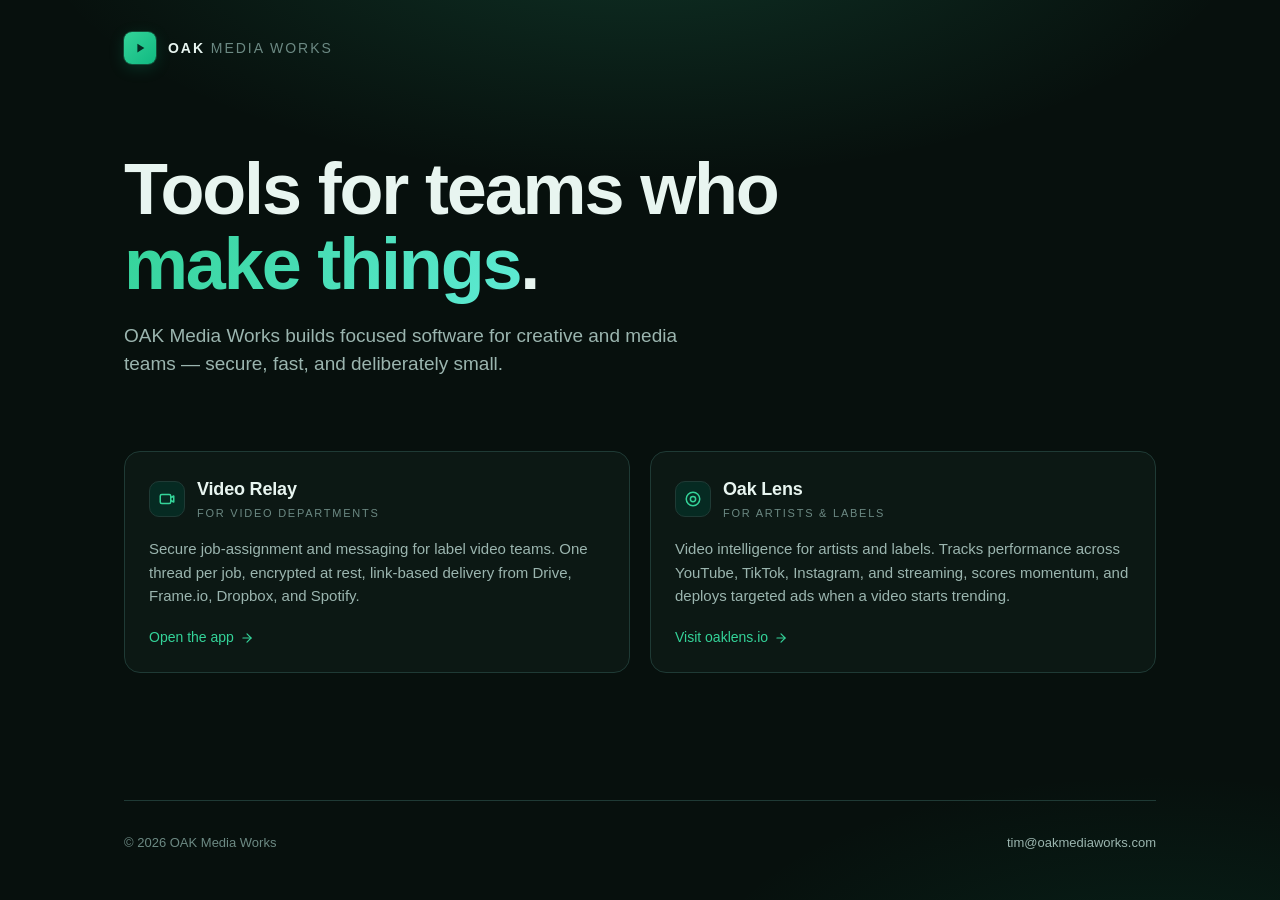
==== index.html @ 6e4c7295 "Initial landing page Static landing for oakmediaworks.com — single index.html with Video Relay and O" ====
<!doctype html>
<html lang="en">
<head>
  <meta charset="utf-8" />
  <meta name="viewport" content="width=device-width, initial-scale=1" />
  <title>OAK Media Works</title>
  <meta name="description" content="OAK Media Works — tools for creative teams." />
  <meta property="og:title" content="OAK Media Works" />
  <meta property="og:description" content="Tools for creative teams." />
  <meta name="theme-color" content="#062a22" />
  <link rel="icon" href="data:image/svg+xml,%3Csvg xmlns='http://www.w3.org/2000/svg' viewBox='0 0 64 64'%3E%3Crect width='64' height='64' rx='14' fill='%2310b981'/%3E%3Cpath d='M26 20 L26 44 L46 32 Z' fill='%23062a22'/%3E%3C/svg%3E" />
  <style>
    :root {
      --bg-0: #07100d;
      --bg-1: #0c1814;
      --bg-2: #122220;
      --border: #1f3a35;
      --border-strong: #2d5750;
      --fg-1: #e8f5f0;
      --fg-2: #9bb5af;
      --fg-3: #6c8983;
      --accent: #34d399;
      --accent-strong: #10b981;
      --accent-bg: #062a22;
    }
    * { box-sizing: border-box; }
    html, body { margin: 0; padding: 0; }
    body {
      background: var(--bg-0);
      color: var(--fg-1);
      font-family: ui-sans-serif, -apple-system, BlinkMacSystemFont, "Inter", "Segoe UI", Roboto, sans-serif;
      font-size: 16px;
      line-height: 1.5;
      -webkit-font-smoothing: antialiased;
      min-height: 100vh;
      background-image:
        radial-gradient(ellipse 80% 50% at 50% -10%, rgba(52, 211, 153, 0.18), transparent 60%),
        radial-gradient(ellipse 60% 40% at 90% 110%, rgba(16, 185, 129, 0.10), transparent 60%);
    }
    a { color: inherit; text-decoration: none; }

    .wrap {
      max-width: 1080px;
      margin: 0 auto;
      padding: 32px 24px 48px;
      display: flex;
      flex-direction: column;
      min-height: 100vh;
    }

    header {
      display: flex;
      align-items: center;
      gap: 12px;
      margin-bottom: 64px;
    }
    .mark {
      width: 32px; height: 32px;
      border-radius: 8px;
      background: linear-gradient(135deg, var(--accent) 0%, var(--accent-strong) 100%);
      display: grid; place-items: center;
      box-shadow: 0 0 0 1px rgba(52, 211, 153, 0.25), 0 4px 16px rgba(16, 185, 129, 0.2);
    }
    .mark svg { width: 14px; height: 14px; }
    .wordmark {
      font-size: 14px;
      font-weight: 600;
      letter-spacing: 0.14em;
      text-transform: uppercase;
      color: var(--fg-1);
    }
    .wordmark .dim { color: var(--fg-3); font-weight: 500; }

    .hero { margin: 24px 0 72px; }
    .eyebrow {
      font-size: 11px;
      font-weight: 500;
      letter-spacing: 0.2em;
      text-transform: uppercase;
      color: var(--accent);
      margin-bottom: 16px;
    }
    h1 {
      font-size: clamp(40px, 7vw, 72px);
      line-height: 1.04;
      letter-spacing: -0.03em;
      font-weight: 600;
      margin: 0 0 20px;
      max-width: 18ch;
    }
    h1 .accent {
      background: linear-gradient(120deg, var(--accent) 0%, #5eead4 100%);
      -webkit-background-clip: text;
      background-clip: text;
      color: transparent;
    }
    .lede {
      font-size: clamp(16px, 1.6vw, 19px);
      color: var(--fg-2);
      max-width: 56ch;
      margin: 0;
    }

    .products {
      display: grid;
      grid-template-columns: 1fr;
      gap: 16px;
      margin-bottom: 64px;
    }
    @media (min-width: 720px) {
      .products { grid-template-columns: 1fr 1fr; gap: 20px; }
    }

    .card {
      position: relative;
      display: flex;
      flex-direction: column;
      gap: 16px;
      background: var(--bg-1);
      border: 1px solid var(--border);
      border-radius: 16px;
      padding: 24px;
      transition: border-color 160ms ease, transform 160ms ease, background 160ms ease;
      overflow: hidden;
    }
    .card::before {
      content: "";
      position: absolute;
      inset: 0;
      background: radial-gradient(120% 80% at 0% 0%, rgba(52, 211, 153, 0.08), transparent 55%);
      opacity: 0;
      transition: opacity 200ms ease;
      pointer-events: none;
    }
    .card:hover { border-color: var(--border-strong); transform: translateY(-2px); background: var(--bg-2); }
    .card:hover::before { opacity: 1; }

    .card-head {
      display: flex;
      align-items: center;
      gap: 12px;
    }
    .card-icon {
      width: 36px; height: 36px;
      border-radius: 10px;
      display: grid; place-items: center;
      background: var(--accent-bg);
      border: 1px solid var(--border);
      color: var(--accent);
    }
    .card-icon svg { width: 18px; height: 18px; }
    .card-title {
      font-size: 18px;
      font-weight: 600;
      letter-spacing: -0.01em;
      color: var(--fg-1);
    }
    .card-meta {
      font-size: 11px;
      letter-spacing: 0.16em;
      text-transform: uppercase;
      color: var(--fg-3);
      margin-top: 2px;
    }
    .card p {
      margin: 0;
      color: var(--fg-2);
      font-size: 15px;
      line-height: 1.55;
    }
    .card-cta {
      display: inline-flex;
      align-items: center;
      gap: 6px;
      margin-top: 4px;
      font-size: 14px;
      font-weight: 500;
      color: var(--accent);
    }
    .card-cta svg { width: 14px; height: 14px; transition: transform 160ms ease; }
    .card:hover .card-cta svg { transform: translateX(3px); }

    footer {
      margin-top: auto;
      padding-top: 32px;
      border-top: 1px solid var(--border);
      display: flex;
      flex-wrap: wrap;
      gap: 16px;
      justify-content: space-between;
      align-items: center;
      font-size: 13px;
      color: var(--fg-3);
    }
    footer a { color: var(--fg-2); }
    footer a:hover { color: var(--fg-1); }
  </style>
</head>
<body>
  <div class="wrap">
    <header>
      <div class="mark" aria-hidden="true">
        <svg viewBox="0 0 16 16" fill="none"><path d="M5 3 L5 13 L13 8 Z" fill="#062a22"/></svg>
      </div>
      <div class="wordmark">OAK <span class="dim">Media Works</span></div>
    </header>

    <section class="hero">
      <h1>Tools for teams who <span class="accent">make things</span>.</h1>
      <p class="lede">
        OAK Media Works builds focused software for creative and media teams —
        secure, fast, and deliberately small.
      </p>
    </section>

    <section class="products" aria-label="Products">
      <a class="card" href="https://videorelay.oakmediaworks.com" target="_blank" rel="noopener">
        <div class="card-head">
          <div class="card-icon" aria-hidden="true">
            <svg viewBox="0 0 24 24" fill="none" stroke="currentColor" stroke-width="2" stroke-linecap="round" stroke-linejoin="round">
              <rect x="3" y="6" width="14" height="12" rx="2"/>
              <path d="m17 10 4-2v8l-4-2"/>
            </svg>
          </div>
          <div>
            <div class="card-title">Video Relay</div>
            <div class="card-meta">For video departments</div>
          </div>
        </div>
        <p>
          Secure job-assignment and messaging for label video teams. One thread
          per job, encrypted at rest, link-based delivery from Drive, Frame.io,
          Dropbox, and Spotify.
        </p>
        <span class="card-cta">
          Open the app
          <svg viewBox="0 0 24 24" fill="none" stroke="currentColor" stroke-width="2" stroke-linecap="round" stroke-linejoin="round">
            <path d="M5 12h14"/><path d="m12 5 7 7-7 7"/>
          </svg>
        </span>
      </a>

      <a class="card" href="https://oaklens.io" target="_blank" rel="noopener">
        <div class="card-head">
          <div class="card-icon" aria-hidden="true">
            <svg viewBox="0 0 24 24" fill="none" stroke="currentColor" stroke-width="2" stroke-linecap="round" stroke-linejoin="round">
              <circle cx="12" cy="12" r="9"/>
              <circle cx="12" cy="12" r="3.5"/>
            </svg>
          </div>
          <div>
            <div class="card-title">Oak Lens</div>
            <div class="card-meta">For artists &amp; labels</div>
          </div>
        </div>
        <p>
          Video intelligence for artists and labels. Tracks performance across
          YouTube, TikTok, Instagram, and streaming, scores momentum, and
          deploys targeted ads when a video starts trending.
        </p>
        <span class="card-cta">
          Visit oaklens.io
          <svg viewBox="0 0 24 24" fill="none" stroke="currentColor" stroke-width="2" stroke-linecap="round" stroke-linejoin="round">
            <path d="M5 12h14"/><path d="m12 5 7 7-7 7"/>
          </svg>
        </span>
      </a>
    </section>

    <footer>
      <div>&copy; <span id="y"></span> OAK Media Works</div>
      <div><a href="mailto:tim@oakmediaworks.com">tim@oakmediaworks.com</a></div>
    </footer>
  </div>
  <script>document.getElementById("y").textContent = new Date().getFullYear();</script>
</body>
</html>
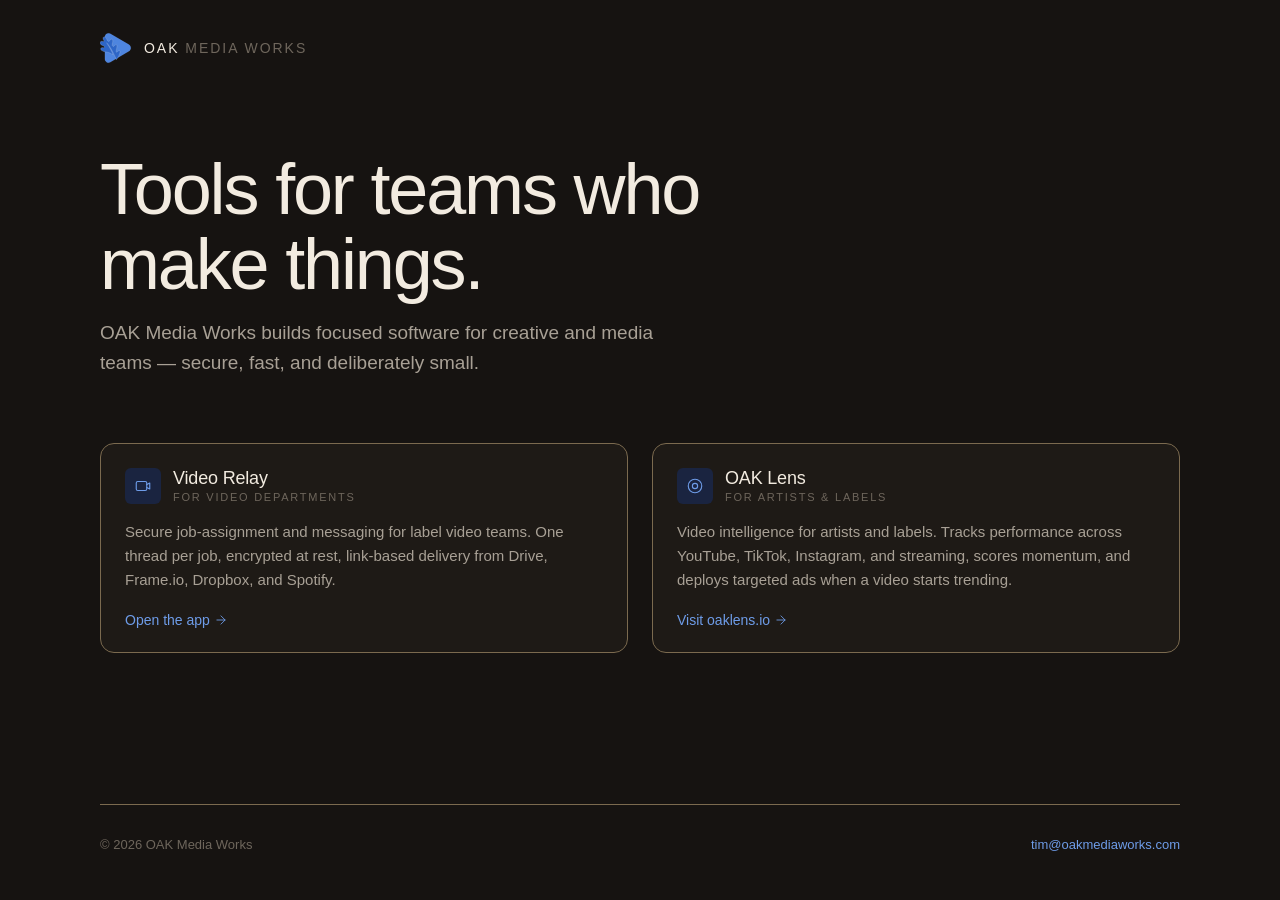
==== commit bb720255: "Updated index.html with Truckee Blue CSS. Updated meta tags, styles, and content for improved clarit" ====
--- a/index.html
+++ b/index.html
@@ -1,48 +1,36 @@
 <!doctype html>
-<html lang="en">
+<html lang="en" data-theme="dark">
 <head>
-  <meta charset="utf-8" />
-  <meta name="viewport" content="width=device-width, initial-scale=1" />
+  <meta charset="utf-8">
+  <meta name="viewport" content="width=device-width, initial-scale=1">
   <title>OAK Media Works</title>
-  <meta name="description" content="OAK Media Works — tools for creative teams." />
-  <meta property="og:title" content="OAK Media Works" />
-  <meta property="og:description" content="Tools for creative teams." />
-  <meta name="theme-color" content="#062a22" />
-  <link rel="icon" href="data:image/svg+xml,%3Csvg xmlns='http://www.w3.org/2000/svg' viewBox='0 0 64 64'%3E%3Crect width='64' height='64' rx='14' fill='%2310b981'/%3E%3Cpath d='M26 20 L26 44 L46 32 Z' fill='%23062a22'/%3E%3C/svg%3E" />
+  <meta name="description" content="OAK Media Works builds focused software for creative and media teams — secure, fast, and deliberately small.">
+
+  <meta property="og:title" content="OAK Media Works">
+  <meta property="og:description" content="Focused software for creative and media teams.">
+  <meta property="og:type" content="website">
+  <meta property="og:url" content="https://oakmediaworks.com">
+  <meta name="theme-color" content="#4E85DF">
+
+  <link rel="icon" type="image/svg+xml" href="/oak-mark.svg">
+  <link rel="icon" type="image/png" sizes="32x32" href="/favicon-32x32.png">
+  <link rel="icon" type="image/png" sizes="16x16" href="/favicon-16x16.png">
+  <link rel="shortcut icon" href="/favicon.ico">
+  <link rel="apple-touch-icon" sizes="180x180" href="/apple-touch-icon.png">
+  <link rel="manifest" href="/site.webmanifest">
+
+  <link rel="stylesheet" href="/oak-tokens.css">
+
   <style>
-    :root {
-      --bg-0: #07100d;
-      --bg-1: #0c1814;
-      --bg-2: #122220;
-      --border: #1f3a35;
-      --border-strong: #2d5750;
-      --fg-1: #e8f5f0;
-      --fg-2: #9bb5af;
-      --fg-3: #6c8983;
-      --accent: #34d399;
-      --accent-strong: #10b981;
-      --accent-bg: #062a22;
-    }
-    * { box-sizing: border-box; }
+    *, *::before, *::after { box-sizing: border-box; }
     html, body { margin: 0; padding: 0; }
-    body {
-      background: var(--bg-0);
-      color: var(--fg-1);
-      font-family: ui-sans-serif, -apple-system, BlinkMacSystemFont, "Inter", "Segoe UI", Roboto, sans-serif;
-      font-size: 16px;
-      line-height: 1.5;
-      -webkit-font-smoothing: antialiased;
-      min-height: 100vh;
-      background-image:
-        radial-gradient(ellipse 80% 50% at 50% -10%, rgba(52, 211, 153, 0.18), transparent 60%),
-        radial-gradient(ellipse 60% 40% at 90% 110%, rgba(16, 185, 129, 0.10), transparent 60%);
-    }
+    body { padding: 0 var(--space-xl); }
     a { color: inherit; text-decoration: none; }
 
     .wrap {
       max-width: 1080px;
       margin: 0 auto;
-      padding: 32px 24px 48px;
+      padding: var(--space-2xl) 0 var(--space-3xl);
       display: flex;
       flex-direction: column;
       min-height: 100vh;
@@ -51,52 +39,33 @@
     header {
       display: flex;
       align-items: center;
-      gap: 12px;
-      margin-bottom: 64px;
-    }
-    .mark {
-      width: 32px; height: 32px;
-      border-radius: 8px;
-      background: linear-gradient(135deg, var(--accent) 0%, var(--accent-strong) 100%);
-      display: grid; place-items: center;
-      box-shadow: 0 0 0 1px rgba(52, 211, 153, 0.25), 0 4px 16px rgba(16, 185, 129, 0.2);
-    }
-    .mark svg { width: 14px; height: 14px; }
+      gap: var(--space-md);
+      margin-bottom: var(--space-4xl);
+    }
+    header img { width: 32px; height: 32px; display: block; }
     .wordmark {
       font-size: 14px;
-      font-weight: 600;
+      font-weight: 500;
       letter-spacing: 0.14em;
       text-transform: uppercase;
-      color: var(--fg-1);
-    }
-    .wordmark .dim { color: var(--fg-3); font-weight: 500; }
-
-    .hero { margin: 24px 0 72px; }
-    .eyebrow {
-      font-size: 11px;
-      font-weight: 500;
-      letter-spacing: 0.2em;
-      text-transform: uppercase;
-      color: var(--accent);
-      margin-bottom: 16px;
-    }
+      color: var(--text-1);
+    }
+    .wordmark .dim { color: var(--text-3); font-weight: 400; }
+
+    .hero { margin: var(--space-xl) 0 var(--space-4xl); }
     h1 {
       font-size: clamp(40px, 7vw, 72px);
       line-height: 1.04;
       letter-spacing: -0.03em;
-      font-weight: 600;
-      margin: 0 0 20px;
+      font-weight: 500;
+      margin: 0 0 var(--space-lg);
       max-width: 18ch;
-    }
-    h1 .accent {
-      background: linear-gradient(120deg, var(--accent) 0%, #5eead4 100%);
-      -webkit-background-clip: text;
-      background-clip: text;
-      color: transparent;
+      color: var(--text-1);
     }
     .lede {
       font-size: clamp(16px, 1.6vw, 19px);
-      color: var(--fg-2);
+      line-height: 1.6;
+      color: var(--text-2);
       max-width: 56ch;
       margin: 0;
     }
@@ -104,112 +73,112 @@
     .products {
       display: grid;
       grid-template-columns: 1fr;
-      gap: 16px;
-      margin-bottom: 64px;
+      gap: var(--space-lg);
+      margin-bottom: var(--space-4xl);
     }
     @media (min-width: 720px) {
-      .products { grid-template-columns: 1fr 1fr; gap: 20px; }
+      .products { grid-template-columns: 1fr 1fr; gap: var(--space-xl); }
     }
 
     .card {
-      position: relative;
       display: flex;
       flex-direction: column;
-      gap: 16px;
-      background: var(--bg-1);
-      border: 1px solid var(--border);
-      border-radius: 16px;
-      padding: 24px;
-      transition: border-color 160ms ease, transform 160ms ease, background 160ms ease;
-      overflow: hidden;
-    }
-    .card::before {
-      content: "";
-      position: absolute;
-      inset: 0;
-      background: radial-gradient(120% 80% at 0% 0%, rgba(52, 211, 153, 0.08), transparent 55%);
-      opacity: 0;
-      transition: opacity 200ms ease;
-      pointer-events: none;
-    }
-    .card:hover { border-color: var(--border-strong); transform: translateY(-2px); background: var(--bg-2); }
-    .card:hover::before { opacity: 1; }
+      gap: var(--space-lg);
+      background: var(--bg-surface);
+      border: 1px solid var(--rule);
+      border-radius: var(--radius-lg);
+      padding: var(--space-xl);
+      transition: border-color var(--motion-fast) var(--ease-standard),
+                  background var(--motion-fast) var(--ease-standard);
+    }
+    .card:hover { border-color: var(--rule-strong); background: var(--bg-hover); }
 
     .card-head {
       display: flex;
       align-items: center;
-      gap: 12px;
+      gap: var(--space-md);
     }
     .card-icon {
       width: 36px; height: 36px;
-      border-radius: 10px;
+      border-radius: var(--radius-sm);
       display: grid; place-items: center;
-      background: var(--accent-bg);
-      border: 1px solid var(--border);
-      color: var(--accent);
+      background: var(--accent-soft);
+      color: var(--accent-deep);
+    }
+    [data-theme="dark"] .card-icon,
+    :root:not([data-theme="light"]) .card-icon { color: var(--accent); }
+    @media (prefers-color-scheme: dark) {
+      :root:not([data-theme="light"]) .card-icon { color: var(--accent); }
     }
     .card-icon svg { width: 18px; height: 18px; }
     .card-title {
       font-size: 18px;
-      font-weight: 600;
+      font-weight: 500;
       letter-spacing: -0.01em;
-      color: var(--fg-1);
+      color: var(--text-1);
     }
     .card-meta {
       font-size: 11px;
       letter-spacing: 0.16em;
       text-transform: uppercase;
-      color: var(--fg-3);
+      color: var(--text-3);
       margin-top: 2px;
     }
     .card p {
       margin: 0;
-      color: var(--fg-2);
+      color: var(--text-2);
       font-size: 15px;
-      line-height: 1.55;
+      line-height: 1.6;
     }
     .card-cta {
       display: inline-flex;
       align-items: center;
-      gap: 6px;
-      margin-top: 4px;
+      gap: var(--space-xs);
+      margin-top: var(--space-xs);
       font-size: 14px;
       font-weight: 500;
-      color: var(--accent);
-    }
-    .card-cta svg { width: 14px; height: 14px; transition: transform 160ms ease; }
+      color: var(--accent-deep);
+    }
+    [data-theme="dark"] .card-cta,
+    :root:not([data-theme="light"]) .card-cta { color: var(--accent); }
+    @media (prefers-color-scheme: dark) {
+      :root:not([data-theme="light"]) .card-cta { color: var(--accent); }
+    }
+    .card-cta svg { width: 14px; height: 14px; transition: transform var(--motion-fast) var(--ease-standard); }
     .card:hover .card-cta svg { transform: translateX(3px); }
 
     footer {
       margin-top: auto;
-      padding-top: 32px;
-      border-top: 1px solid var(--border);
+      padding-top: var(--space-2xl);
+      border-top: 1px solid var(--rule);
       display: flex;
       flex-wrap: wrap;
-      gap: 16px;
+      gap: var(--space-lg);
       justify-content: space-between;
       align-items: center;
       font-size: 13px;
-      color: var(--fg-3);
-    }
-    footer a { color: var(--fg-2); }
-    footer a:hover { color: var(--fg-1); }
+      color: var(--text-3);
+    }
+    footer a { color: var(--accent-deep); }
+    [data-theme="dark"] footer a,
+    :root:not([data-theme="light"]) footer a { color: var(--accent); }
+    @media (prefers-color-scheme: dark) {
+      :root:not([data-theme="light"]) footer a { color: var(--accent); }
+    }
+    footer a:hover { color: var(--accent-hover); }
   </style>
 </head>
 <body>
   <div class="wrap">
     <header>
-      <div class="mark" aria-hidden="true">
-        <svg viewBox="0 0 16 16" fill="none"><path d="M5 3 L5 13 L13 8 Z" fill="#062a22"/></svg>
-      </div>
+      <img src="/oak-mark.svg" alt="OAK Media Works mark" width="32" height="32">
       <div class="wordmark">OAK <span class="dim">Media Works</span></div>
     </header>
 
     <section class="hero">
-      <h1>Tools for teams who <span class="accent">make things</span>.</h1>
+      <h1>Tools for teams who make things.</h1>
       <p class="lede">
-        OAK Media Works builds focused software for creative and media teams —
-        secure, fast, and deliberately small.
+        OAK Media Works builds focused software for creative and media teams — secure, fast, and deliberately small.
       </p>
     </section>
 
@@ -217,7 +186,7 @@
       <a class="card" href="https://videorelay.oakmediaworks.com" target="_blank" rel="noopener">
         <div class="card-head">
           <div class="card-icon" aria-hidden="true">
-            <svg viewBox="0 0 24 24" fill="none" stroke="currentColor" stroke-width="2" stroke-linecap="round" stroke-linejoin="round">
+            <svg viewBox="0 0 24 24" fill="none" stroke="currentColor" stroke-width="1.5" stroke-linecap="round" stroke-linejoin="round">
               <rect x="3" y="6" width="14" height="12" rx="2"/>
               <path d="m17 10 4-2v8l-4-2"/>
             </svg>
@@ -228,13 +197,11 @@
           </div>
         </div>
         <p>
-          Secure job-assignment and messaging for label video teams. One thread
-          per job, encrypted at rest, link-based delivery from Drive, Frame.io,
-          Dropbox, and Spotify.
+          Secure job-assignment and messaging for label video teams. One thread per job, encrypted at rest, link-based delivery from Drive, Frame.io, Dropbox, and Spotify.
         </p>
         <span class="card-cta">
           Open the app
-          <svg viewBox="0 0 24 24" fill="none" stroke="currentColor" stroke-width="2" stroke-linecap="round" stroke-linejoin="round">
+          <svg viewBox="0 0 24 24" fill="none" stroke="currentColor" stroke-width="1.5" stroke-linecap="round" stroke-linejoin="round">
             <path d="M5 12h14"/><path d="m12 5 7 7-7 7"/>
           </svg>
         </span>
@@ -243,24 +210,22 @@
       <a class="card" href="https://oaklens.io" target="_blank" rel="noopener">
         <div class="card-head">
           <div class="card-icon" aria-hidden="true">
-            <svg viewBox="0 0 24 24" fill="none" stroke="currentColor" stroke-width="2" stroke-linecap="round" stroke-linejoin="round">
+            <svg viewBox="0 0 24 24" fill="none" stroke="currentColor" stroke-width="1.5" stroke-linecap="round" stroke-linejoin="round">
               <circle cx="12" cy="12" r="9"/>
               <circle cx="12" cy="12" r="3.5"/>
             </svg>
           </div>
           <div>
-            <div class="card-title">Oak Lens</div>
+            <div class="card-title">OAK Lens</div>
             <div class="card-meta">For artists &amp; labels</div>
           </div>
         </div>
         <p>
-          Video intelligence for artists and labels. Tracks performance across
-          YouTube, TikTok, Instagram, and streaming, scores momentum, and
-          deploys targeted ads when a video starts trending.
+          Video intelligence for artists and labels. Tracks performance across YouTube, TikTok, Instagram, and streaming, scores momentum, and deploys targeted ads when a video starts trending.
         </p>
         <span class="card-cta">
           Visit oaklens.io
-          <svg viewBox="0 0 24 24" fill="none" stroke="currentColor" stroke-width="2" stroke-linecap="round" stroke-linejoin="round">
+          <svg viewBox="0 0 24 24" fill="none" stroke="currentColor" stroke-width="1.5" stroke-linecap="round" stroke-linejoin="round">
             <path d="M5 12h14"/><path d="m12 5 7 7-7 7"/>
           </svg>
         </span>
--- a/oak-tokens.css
+++ b/oak-tokens.css
@@ -0,0 +1,261 @@
+/* ──────────────────────────────────────────────────────────────
+   OAK Media Works — design tokens
+   Dual-mode (light default, dark override) + manual theme switch.
+   Drop into your global CSS. Apply [data-theme="dark"] on <html>
+   or <body> to opt-in to dark; remove for light.
+   ────────────────────────────────────────────────────────────── */
+
+:root {
+  /* ── Type ───────────────────────────────────────────────── */
+  --font-sans:  "Satoshi", ui-sans-serif, -apple-system, BlinkMacSystemFont,
+                "Segoe UI", Roboto, sans-serif;
+  --font-mono:  "JetBrains Mono", ui-monospace, "SFMono-Regular", Menlo,
+                Consolas, monospace;
+
+  /* ── Brand anchor (mode-independent identity) ───────────── */
+  --brand-truckee: #4E85DF;   /* canonical Truckee Blue — anchor color */
+
+  /* ── Surfaces — LIGHT (default) ─────────────────────────── */
+  --bg-canvas:  #F2EBE0;    /* warm cream paper — base background */
+  --bg-surface: #F8F2E8;    /* cards, elevated panels, modals */
+  --bg-well:    #E8DFCC;    /* deeper recess — wells, code blocks */
+  --bg-hover:   #ECE4D2;    /* hover state on neutral surfaces */
+
+  /* ── Text — LIGHT ───────────────────────────────────────── */
+  --text-1:     #1A1612;    /* primary — headlines, body */
+  --text-2:     #4F463C;    /* secondary — supporting copy */
+  --text-3:     #8A8278;    /* tertiary — metadata, captions */
+  --text-disabled: #BFB7A8;
+
+  /* ── Rules / borders — LIGHT ───────────────────────────── */
+  /* WCAG 1.4.11 non-text contrast (3:1 min) on cream canvas.
+     Warm coffee tones — no grays — to keep the surface pleasant. */
+  --rule:        #8C7B5C;   /* default divider — 3.5:1 on cream */
+  --rule-strong: #6B5A40;   /* emphasized divider — 5.6:1 on cream */
+
+  /* ── Accent (Truckee Blue tier) — LIGHT ────────────────── */
+  /* Canonical Truckee Blue on cream lands at ~3.1:1 (AA Large only).
+     For body links / small text needing AA normal, use
+     --accent-deep (~4.6:1). Use --accent for fills, focus,
+     emphasis chrome where size is generous. */
+  --accent:        #4E85DF;  /* primary actions, links, focus */
+  --accent-hover:  #6E9CE8;  /* hover */
+  --accent-deep:   #2E66C7;  /* emphasis fills, deep brand chrome, AA-safe links */
+  --accent-soft:   #E6EDF9;  /* selected/hover wash on neutral bg */
+  --accent-on:     #FFFFFF;  /* text/icon color on accent fills */
+
+  /* ── Semantic — LIGHT ──────────────────────────────────── */
+  --success:  #177D4D;
+  --warning:  #B5640A;
+  --error:    #A8201F;
+  --success-soft: #DCEFE2;
+  --warning-soft: #F6E6CC;
+  --error-soft:   #F4D9D7;
+
+  /* ── Numerals helper ───────────────────────────────────── */
+  /* Apply font-variant-numeric: var(--num-tabular) to any
+     numeric column / dollar amount / score for aligned figures. */
+  --num-tabular: tabular-nums;
+
+  /* ── Radii / elevation ─────────────────────────────────── */
+  --radius-sm: 6px;
+  --radius:    10px;
+  --radius-lg: 14px;
+  --shadow-1:  0 1px 2px rgba(26, 22, 18, 0.06);
+  --shadow-2:  0 4px 16px rgba(26, 22, 18, 0.08);
+
+  /* ── Spacing — 4px base ────────────────────────────────── */
+  /* Use these tokens for any margin, padding, or gap.
+     No raw px values in product CSS. */
+  --space-xs:   4px;   /* component-internal — icon/text gap */
+  --space-sm:   8px;   /* tight clusters */
+  --space-md:   12px;  /* default cluster gap */
+  --space-lg:   16px;  /* card padding, form rows */
+  --space-xl:   24px;  /* section-internal gaps */
+  --space-2xl:  32px;  /* between sections */
+  --space-3xl:  48px;  /* page-level breathing room */
+  --space-4xl:  64px;  /* hero, major breaks */
+
+  /* ── Motion ────────────────────────────────────────────── */
+  /* Animate state changes — hover, focus, active, expand/collapse.
+     Don't animate scroll. Always respect prefers-reduced-motion. */
+  --motion-fast:    120ms;  /* hover / active / tap states */
+  --motion-base:    200ms;  /* default — most transitions */
+  --motion-slow:    320ms;  /* modal/sheet entry, accordion */
+  --motion-slower:  500ms;  /* page transitions, hero motion */
+
+  --ease-standard:    cubic-bezier(0.2, 0, 0, 1);      /* default */
+  --ease-decelerate:  cubic-bezier(0, 0, 0, 1);        /* entering UI */
+  --ease-accelerate:  cubic-bezier(0.3, 0, 1, 1);      /* exiting UI */
+  --ease-emphasized:  cubic-bezier(0.05, 0.7, 0.1, 1); /* expressive moments */
+
+  /* ── Z-index ladder ────────────────────────────────────── */
+  /* Use these tokens for any positioned element.
+     No raw z-index integers in product CSS. */
+  --z-base:           0;
+  --z-raised:         10;    /* sticky-within-scroll-container */
+  --z-dropdown:       100;
+  --z-sticky:         200;
+  --z-fixed:          300;   /* page-level fixed nav */
+  --z-modal-backdrop: 400;
+  --z-modal:          500;
+  --z-popover:        600;
+  --z-tooltip:        700;
+  --z-toast:          800;   /* always on top */
+
+  /* ── Print equivalents ────────────────────────────────── */
+  /* CSS variables are RGB. For print, use these mathematical
+     CMYK conversions. Pantone matches must be verified against
+     a physical Color Bridge guide before any large run.
+       Truckee Blue       #4E85DF  →  CMYK 65/40/0/13   ·  Pantone 660 C
+       Truckee Blue Deep  #2E66C7  →  CMYK 77/49/0/22   ·  Pantone 2728 C
+       Cream Paper        #F2EBE0  →  CMYK 0/3/8/5      ·  or uncoated cream stock
+       Coffee Dark        #161311  →  CMYK 0/30/30/100  (warm rich black)
+     For brand-critical pieces (cards, signage), prefer Pantone
+     spot over process CMYK — process can't fully reproduce the
+     vibrancy of Truckee Blue in the cyan-blue range. */
+}
+
+/* ──────────────────────────────────────────────────────────────
+   DARK mode — explicit opt-in via [data-theme="dark"]
+   ────────────────────────────────────────────────────────────── */
+[data-theme="dark"] {
+  /* ── Surfaces ──────────────────────────────────────────── */
+  --bg-canvas:  #161311;    /* warm coffee-dark — NOT pure black */
+  --bg-surface: #1E1A16;    /* cards, elevated panels */
+  --bg-well:    #0E0C0A;    /* recessed surfaces */
+  --bg-hover:   #25201B;
+
+  /* ── Text ──────────────────────────────────────────────── */
+  --text-1:     #F2EBE0;    /* primary — mirror of cream paper */
+  --text-2:     #A8A095;
+  --text-3:     #6E665C;
+  --text-disabled: #4A433D;
+
+  /* ── Rules ─────────────────────────────────────────────── */
+  /* WCAG 1.4.11 non-text contrast (3:1 min) on coffee-dark canvas.
+     Warm beige/coffee — no grays — mirrors the light tier. */
+  --rule:        #7B6A4F;   /* default divider — 3.6:1 on coffee-dark */
+  --rule-strong: #9C8A6B;   /* emphasized divider — 5.6:1 on coffee-dark */
+
+  /* ── Accent (Truckee Blue tier shifted brighter for dark) ── */
+  /* Canonical Truckee Blue #4E85DF works on coffee-dark (~5.1:1) but
+     the tier lifts further so links feel crisp. Brand identity is
+     preserved in --accent-deep (canonical Truckee Blue) and chart
+     fills, while --accent does the readable UI work. */
+  --accent:        #6E9CE8;  /* primary actions, links, focus */
+  --accent-hover:  #8FB5F0;  /* hover */
+  --accent-deep:   #4E85DF;  /* fills behind light text, halos, chart bands */
+  --accent-soft:   #1A2440;  /* selected/hover wash on dark surface */
+  --accent-on:     #F2EBE0;  /* text/icon color on accent fills */
+
+  /* ── Semantic — DARK ───────────────────────────────────── */
+  --success:  #34C77B;
+  --warning:  #E89A48;
+  --error:    #E15553;
+  --success-soft: #18301F;
+  --warning-soft: #36241A;
+  --error-soft:   #3A1E1D;
+
+  /* ── Elevation tuned for dark ──────────────────────────── */
+  --shadow-1: 0 1px 2px rgba(0, 0, 0, 0.4);
+  --shadow-2: 0 8px 24px rgba(0, 0, 0, 0.45);
+}
+
+/* ──────────────────────────────────────────────────────────────
+   System preference fallback — when no explicit theme attribute
+   is set, follow the OS. Manual toggle still wins.
+   ────────────────────────────────────────────────────────────── */
+@media (prefers-color-scheme: dark) {
+  :root:not([data-theme="light"]) {
+    --bg-canvas:  #161311;
+    --bg-surface: #1E1A16;
+    --bg-well:    #0E0C0A;
+    --bg-hover:   #25201B;
+
+    --text-1:     #F2EBE0;
+    --text-2:     #A8A095;
+    --text-3:     #6E665C;
+    --text-disabled: #4A433D;
+
+    --rule:        #7B6A4F;
+    --rule-strong: #9C8A6B;
+
+    --accent:        #6E9CE8;
+    --accent-hover:  #8FB5F0;
+    --accent-deep:   #4E85DF;
+    --accent-soft:   #1A2440;
+    --accent-on:     #F2EBE0;
+
+    --success:  #34C77B;
+    --warning:  #E89A48;
+    --error:    #E15553;
+    --success-soft: #18301F;
+    --warning-soft: #36241A;
+    --error-soft:   #3A1E1D;
+
+    --shadow-1: 0 1px 2px rgba(0, 0, 0, 0.4);
+    --shadow-2: 0 8px 24px rgba(0, 0, 0, 0.45);
+  }
+}
+
+/* ──────────────────────────────────────────────────────────────
+   Reduced motion — always respect user preference
+   ────────────────────────────────────────────────────────────── */
+@media (prefers-reduced-motion: reduce) {
+  *, *::before, *::after {
+    transition-duration: 0.01ms !important;
+    animation-duration: 0.01ms !important;
+    animation-iteration-count: 1 !important;
+    scroll-behavior: auto !important;
+  }
+}
+
+/* ──────────────────────────────────────────────────────────────
+   Body baseline — drop into your global stylesheet
+   ────────────────────────────────────────────────────────────── */
+html, body {
+  background: var(--bg-canvas);
+  color: var(--text-1);
+  font-family: var(--font-sans);
+  -webkit-font-smoothing: antialiased;
+  text-rendering: optimizeLegibility;
+}
+
+/* Apply tabular numerals globally to numeric containers
+   (cells, dollar amounts, scores, counts, timestamps).
+   Right-justified so decimals stack across rows. */
+.num,
+[data-num],
+table td.num,
+.tabular {
+  font-family: var(--font-mono);
+  font-variant-numeric: var(--num-tabular);
+  letter-spacing: -0.01em;
+  text-align: right;
+}
+
+/* Truckee Blue identity — example application */
+a, .link {
+  color: var(--accent);
+  text-decoration: underline;
+  text-underline-offset: 3px;
+  text-decoration-thickness: 1px;
+  text-decoration-color: currentColor;
+  transition: color var(--motion-fast) var(--ease-standard);
+}
+a:hover { color: var(--accent-hover); }
+
+.btn-primary {
+  background: var(--accent);
+  color: var(--accent-on);
+  border: 1px solid var(--accent);
+  padding: var(--space-md) var(--space-lg);
+  border-radius: var(--radius);
+  font-family: var(--font-sans);
+  font-weight: 500;
+  font-size: 14px;
+  transition: background var(--motion-fast) var(--ease-standard),
+              border-color var(--motion-fast) var(--ease-standard);
+}
+.btn-primary:hover { background: var(--accent-hover); border-color: var(--accent-hover); }
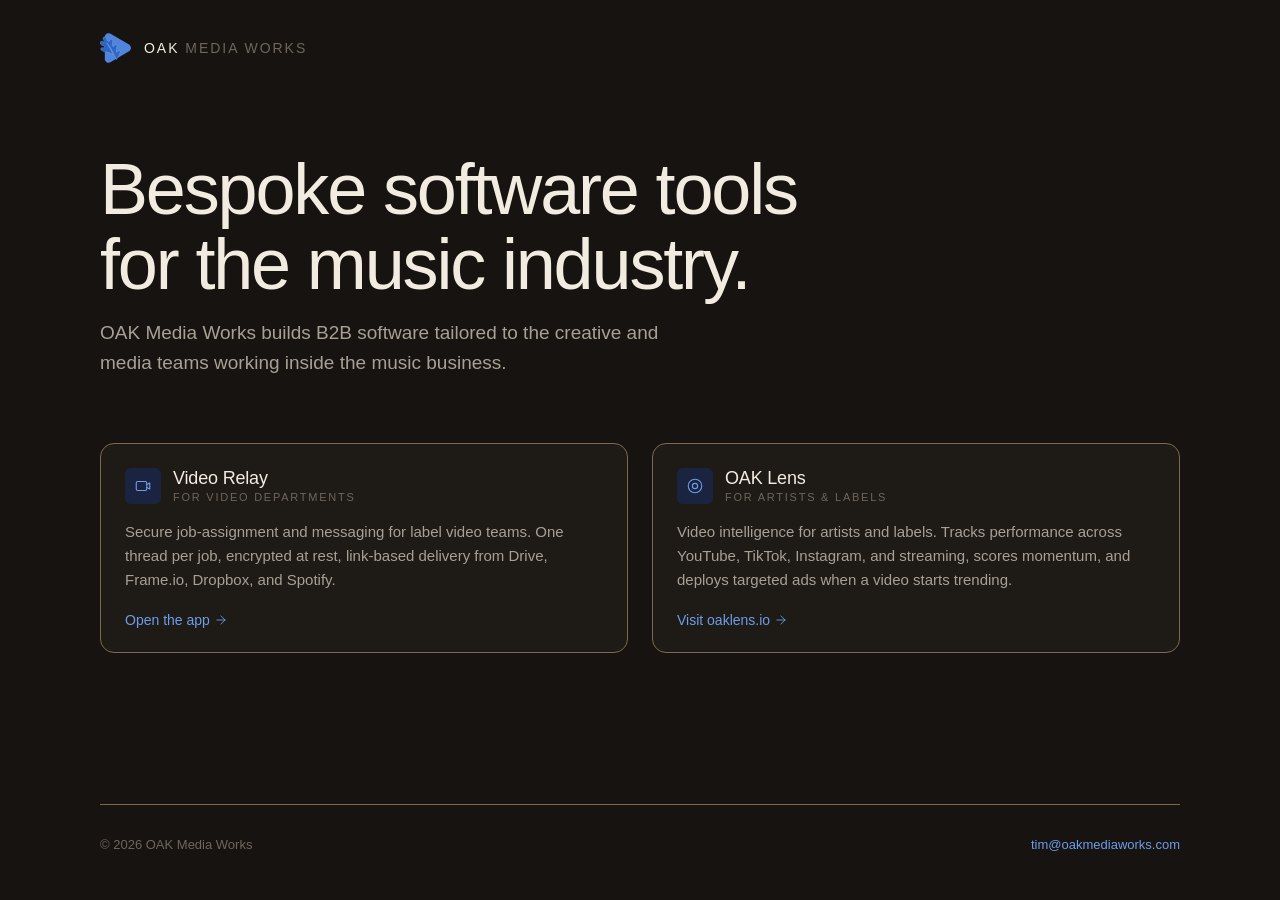
==== commit d08b03df: "Revise description and hero text for music industry focus Updated meta description and hero section " ====
--- a/index.html
+++ b/index.html
@@ -4,10 +4,10 @@
   <meta charset="utf-8">
   <meta name="viewport" content="width=device-width, initial-scale=1">
   <title>OAK Media Works</title>
-  <meta name="description" content="OAK Media Works builds focused software for creative and media teams — secure, fast, and deliberately small.">
+  <meta name="description" content="OAK Media Works builds bespoke B2B software tools for the music industry.">
 
   <meta property="og:title" content="OAK Media Works">
-  <meta property="og:description" content="Focused software for creative and media teams.">
+  <meta property="og:description" content="Bespoke B2B software tools for the music industry.">
   <meta property="og:type" content="website">
   <meta property="og:url" content="https://oakmediaworks.com">
   <meta name="theme-color" content="#4E85DF">
@@ -176,9 +176,9 @@
     </header>
 
     <section class="hero">
-      <h1>Tools for teams who make things.</h1>
+      <h1>Bespoke software tools for the music industry.</h1>
       <p class="lede">
-        OAK Media Works builds focused software for creative and media teams — secure, fast, and deliberately small.
+        OAK Media Works builds B2B software tailored to the creative and media teams working inside the music business.
       </p>
     </section>
 
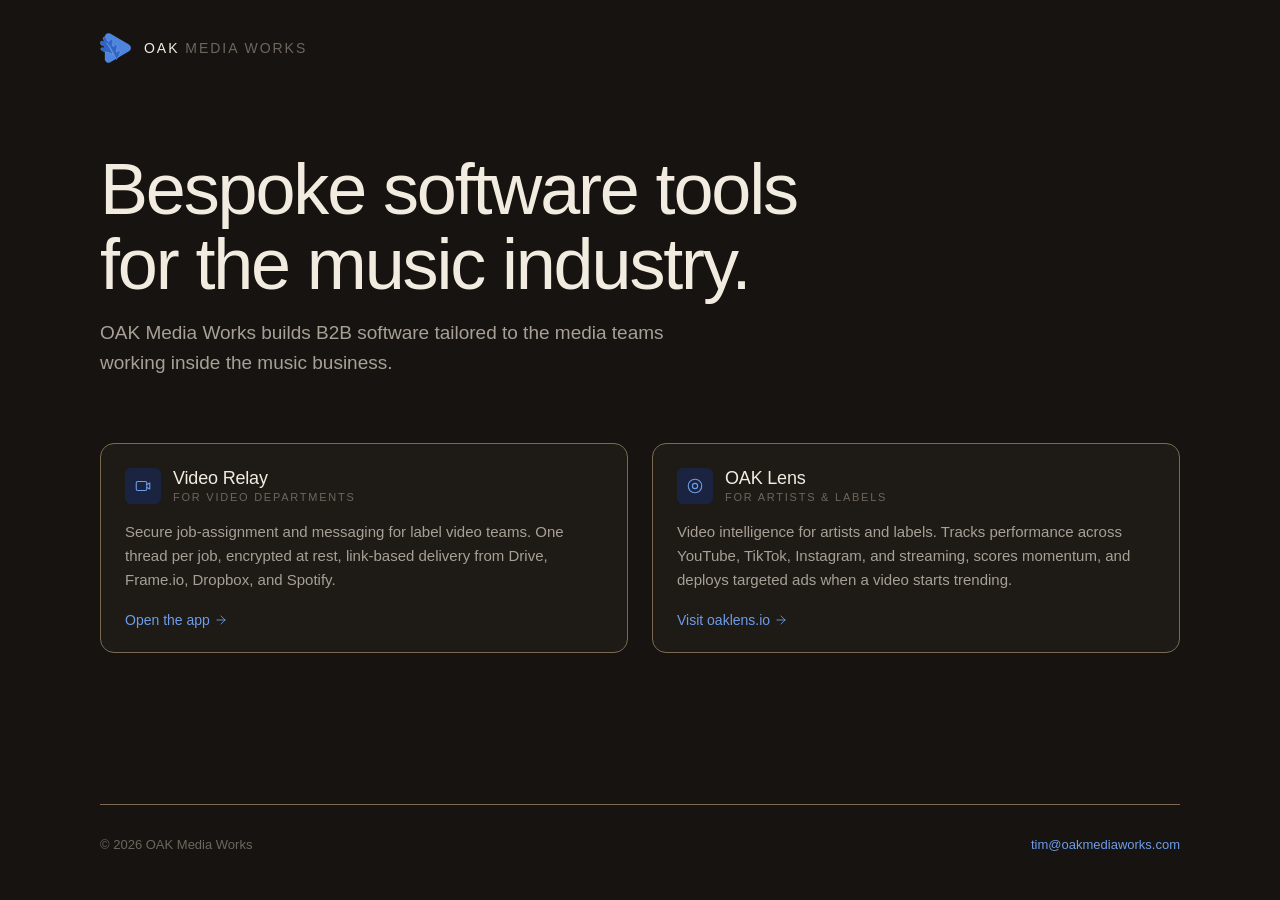
==== commit beaae58b: "Update description in hero section of index.html" ====
--- a/index.html
+++ b/index.html
@@ -178,7 +178,7 @@
     <section class="hero">
       <h1>Bespoke software tools for the music industry.</h1>
       <p class="lede">
-        OAK Media Works builds B2B software tailored to the creative and media teams working inside the music business.
+        OAK Media Works builds B2B software tailored to the media teams working inside the music business.
       </p>
     </section>
 
